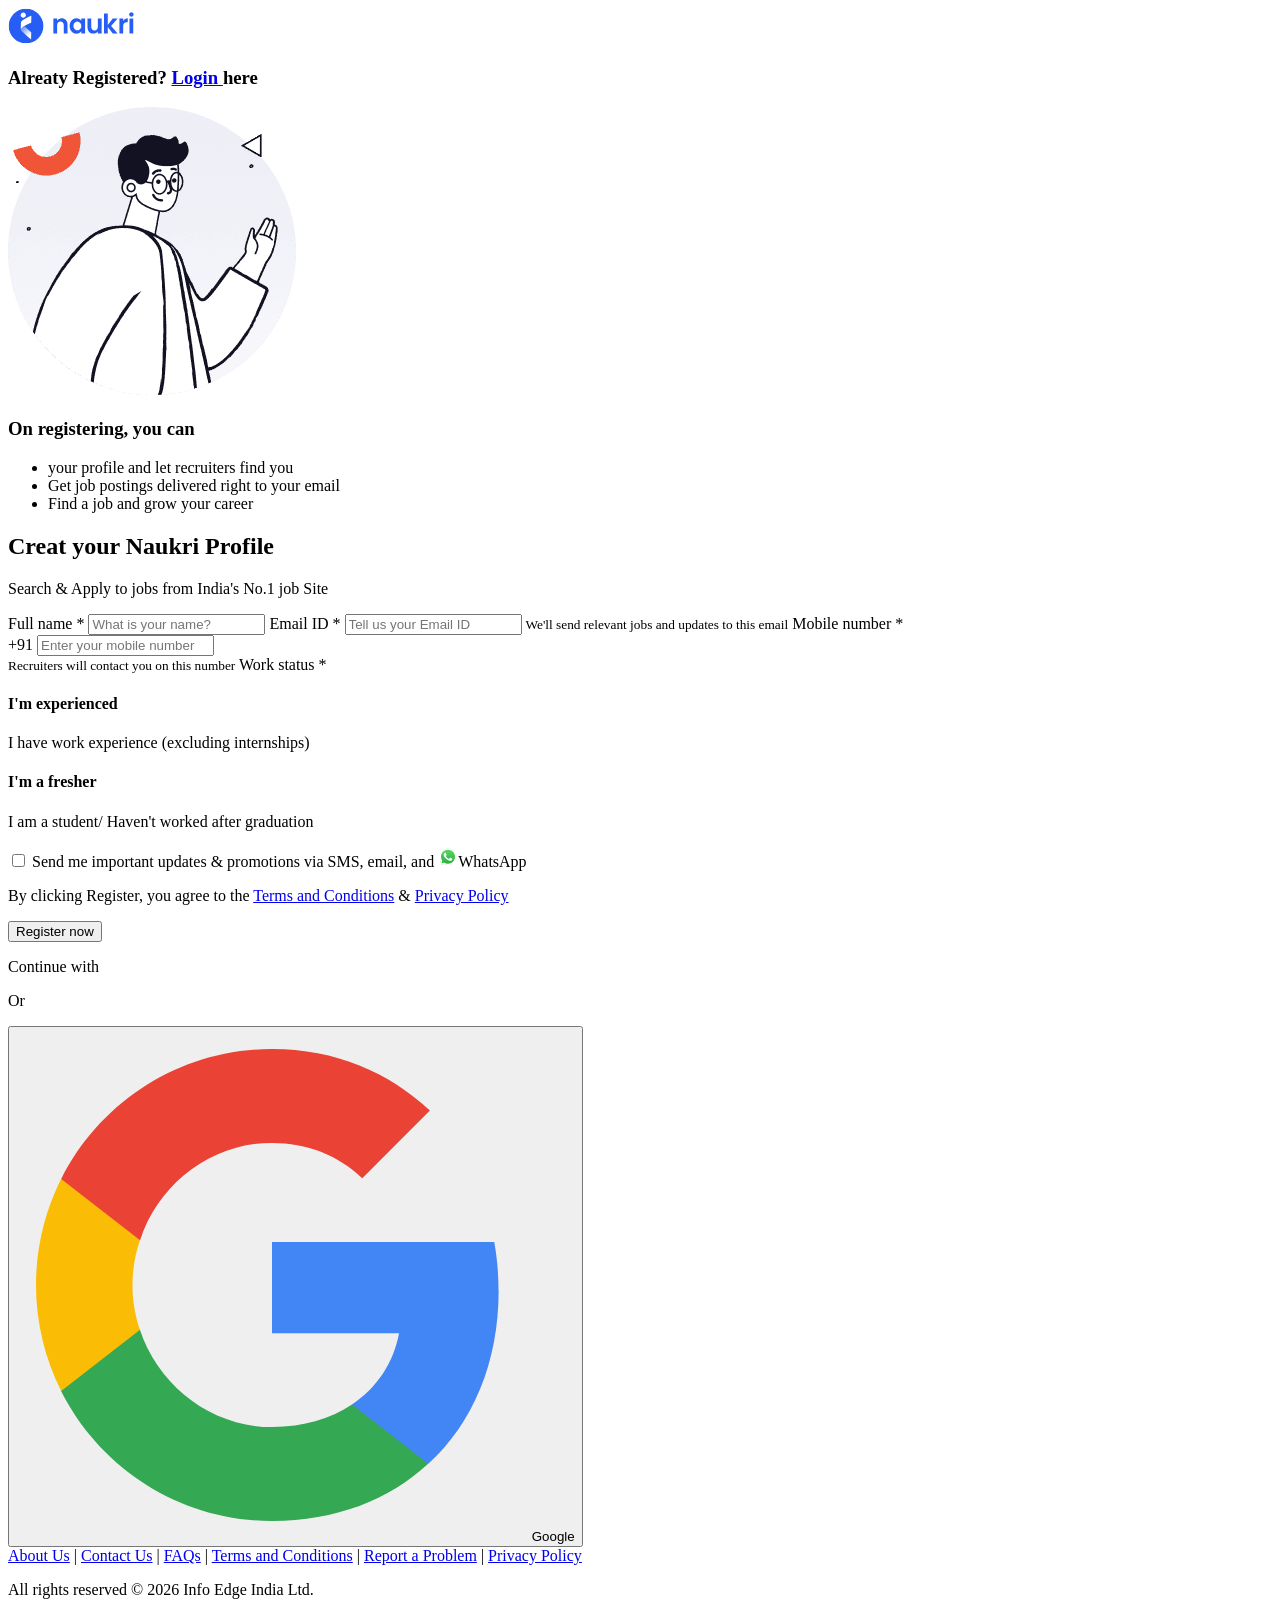
==== index.html @ 38c62aca "clone" ====
<!DOCTYPE html>
<html lang="en">
<head>
    <meta charset="UTF-8">
    <meta name="viewport" content="width=device-width, initial-scale=1.0">
    <title>Document</title>
  <link rel="stylesheet" href="login.css">
</head>
<body>
    <nav>
        <div>
          <a href="./hame_page/home_page.html"><img src="./image/naukriLogo.svg" alt="logo_image"></a>
        <!--  <h1>naukri</h1>-->
          <h3>Alreaty Registered?  <a href="#"> Login </a>  here</h3>
        </div>
    </nav>
    <div class="container">
         <div class="profile">
         <div class="illustration">
            <img src="./image/white-boy.a0d2814a.png" alt="user">
        </div>

        <h3>On registering, you can</h3>

        <ul>
            <li>your profile and let recruiters find you</li>
            <li> Get job postings delivered right to your email</li>
            <li>  Find a job and grow your career</li>
        </ul>
    </div>
      <div class="main">
        <div class="contant">
          <form action="#">
            <h2>Creat your Naukri Profile</h2>
            <p class="dline">Search & Apply to jobs from India's No.1 job Site</p>
         <label>Full name <span>*</span></label>
        <input type="text" placeholder="What is your name?">

        <label>Email ID <span>*</span></label>
        <input type="email"placeholder="Tell us your Email ID">

        <small>We'll send relevant jobs and updates to this email</small>
         <label>Mobile number <span>*</span></label>
        <div class="mobile-input">
            <span class="mobile_+">+91</span>
            <input type="text" placeholder=
            "Enter your mobile number">
        </div>
        <small>Recruiters will contact you on this number</small>

        <label>Work status <span>*</span></label> 
         <div class="status-box">
            <div class="card">
                <h4>I'm experienced</h4>
                <p>I have work experience (excluding internships)</p>
            </div>

            <div class="card">
                <h4>I'm a fresher</h4>
                <p>I am a student/ Haven't worked after graduation</p>
            </div>
        </div>
         <div class="checkbox">
            <input type="checkbox">
            <label>
                Send me important updates & promotions via SMS, email, and <img src="./image/whatsappicon.81b19a23.svg" alt="WhatsApp">WhatsApp
            </label>
        </div>

        <p class="terms">
            By clicking Register, you agree to the 
            <a href="#">Terms and Conditions</a> & 
            <a href="#">Privacy Policy</a>
        </p>

        <button class="register-btn">Register now</button>

    </div>  
        </form>
  
        <div class="sitecontant">
        <p>Continue with</p>
        <p class="or">Or</p>
        <a href="https://myaccount.google.com/"><button class="google-btn">
            <img src="./image/google-icon.9273ac87.svg">
            Google
        </button>
        </a>
        </div>
        </div>
        </div>
        <footer class="footer">
    <div class="footer-links">
        <a href="#">About Us</a>
        <span>|</span>
        <a href="#">Contact Us</a>
        <span>|</span>
        <a href="#">FAQs</a>
        <span>|</span>
        <a href="#">Terms and Conditions</a>
        <span>|</span>
        <a href="#">Report a Problem</a>
        <span>|</span>
        <a href="#">Privacy Policy</a>
    </div>

    <p class="copyright">
        All rights reserved © 2026 Info Edge India Ltd.
    </p>
</footer>

    
</body>
</html>
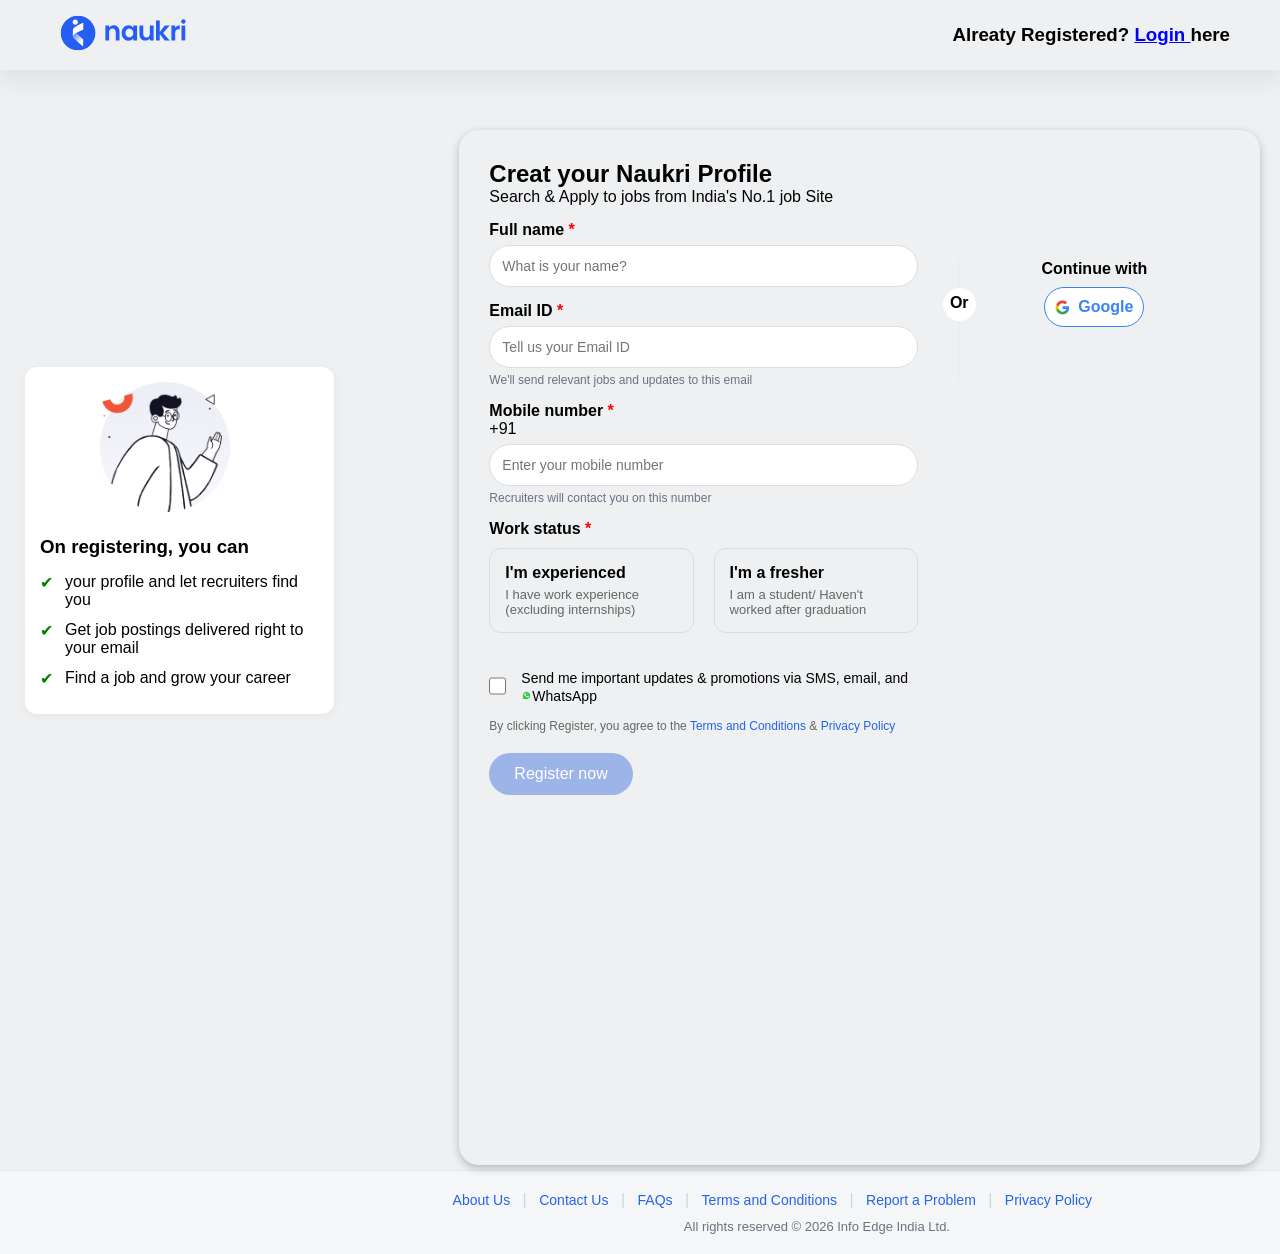
==== commit e816da6e: "Change stylesheet link from login.css to index.css" ====
--- a/index.html
+++ b/index.html
@@ -4,7 +4,7 @@
     <meta charset="UTF-8">
     <meta name="viewport" content="width=device-width, initial-scale=1.0">
     <title>Document</title>
-  <link rel="stylesheet" href="login.css">
+  <link rel="stylesheet" href="index.css">
 </head>
 <body>
     <nav>
@@ -111,4 +111,4 @@
 
     
 </body>
-</html>+</html>
--- a/index.css
+++ b/index.css
@@ -0,0 +1,323 @@
+*{
+margin: 0;
+padding: 0;
+box-sizing: border-box;
+font-family: 'Franklin Gothic Medium', 'Arial Narrow', Arial, sans-serif;
+}
+body{ background-color:  #eef0f2;
+
+}
+nav{
+    margin-top: 0;
+    margin-left: 0;
+    height: 70px;
+    width: 100%;
+}
+ nav > div{
+    width: 100%;
+    height: 100%;
+    display: flex;
+    justify-content:space-between;
+    align-items: center;
+    font-family:'Satoshi';
+    box-shadow:rgba(149, 157, 165, 0.2) 0px 8px 24px;
+}
+a{
+    color: blue;
+}
+img{
+    height: 45%;
+    margin-left: 60px;
+}
+h3{
+    margin-right: 50px;
+}
+.container{
+    width:100%;
+    height: 100vh;
+    box-sizing: border-box;
+    margin-top: 20px;
+    padding: 20px;
+    display: flex;
+    margin-bottom: 180px;
+}
+.main{
+    width: 85%;
+    height: 115vh;
+     box-sizing: border-box;
+    border-radius: 20px;
+     margin-top: 20px;
+    padding: 10px;
+    display: flex;
+    box-shadow: rgba(0, 0, 0, 0.24) 0px 3px 8px;
+    margin-left: 120px;
+}
+.contant{
+    width:60% ;
+    height: 100%;
+    padding:20PX ;
+}
+.sitecontant{
+    width: 25%;
+    height: 120PX;
+    margin:120px 20px ;
+    border-left:1px solid #e7e7f1;
+}
+.sitecontant p{
+    display: block;
+}
+
+.or {
+    color: #9ca3af;
+    color: var(--N500);
+    height: 33px;
+    width: 33px;
+    padding: 6px 6px;
+    border-radius: 50%;
+    background: #fff;
+    margin-left: -16px;
+    display:inline-block
+}
+
+/* Google Button */
+.google-btn {
+    padding: 10px 20px;
+    border-radius: 25px;
+    border: 1px solid #3b82f6;
+    background: white;
+    color: #3b82f6;
+    font-weight: bold;
+    cursor: pointer;
+    font-size: 16px;
+    display: inline-flex;
+    align-items: center;
+    justify-content: center;
+    position: relative;
+    bottom: 44px;
+    gap: 8px;
+    height: 40px;
+    width: 100px;
+}
+
+.google-btn:hover {
+    background: #f0f7ff;
+}
+.google-btn > img{
+    width:15px;
+    height: 15px;
+    margin: 0;
+}
+label {
+    display: block;
+    margin-top: 15px;
+    font-weight: 600;
+}
+
+label span {
+    color: red;
+}
+
+/* Inputs */
+input {
+    width: 100%;
+    padding: 12px;
+    margin-top: 6px;
+    border-radius: 25px;
+    border: 1px solid #ddd;
+    outline: none;
+    font-size: 14px;
+}
+
+input:focus {
+    border-color: #4f46e5;
+}
+
+/* Small text */
+small {
+    display: block;
+    color: #6b7280;
+    font-size: 12px;
+    margin-top: 5px;
+}
+.mobile_+{
+    position: absolute;
+}
+
+.sitecontant {
+    flex: 1;
+    text-align: center;
+}
+
+.sitecontant p {
+    margin-bottom: 10px;
+    font-weight: 600;
+}
+.status-box {
+    display: flex;
+    gap: 20px;
+    margin-top: 10px;
+}
+
+.card {
+    flex: 1;
+    border: 1px solid #ddd;
+    padding: 15px;
+    border-radius: 12px;
+    cursor: pointer;
+    transition: 0.3s;
+}
+.card:hover {
+    border-color: #4f46e5;
+    background: #f8f9ff;
+}
+
+.card h4 {
+    margin-bottom: 5px;
+}
+
+.card p {
+    font-size: 13px;
+    color: #666;
+}
+
+/* Checkbox */
+.checkbox {
+    display: flex;
+    align-items: center;
+    margin-top: 20px;
+}
+label >img{
+    margin: 0;
+    height: 11px;
+    width: 11px;
+}
+.checkbox label{
+    color: var(--N500);
+    font-size: 14px;
+    line-height: 18px;
+    margin-left: 5px;
+    font-weight: 500;
+    position: relative;
+    top: 1px;
+}
+
+.checkbox input {
+    margin-right: 10px;
+    margin-top: 15px;
+    height: 20px;
+    width: 20px;
+}
+
+.terms {
+    font-size: 12px;
+    color: #666;
+    margin-top: 15px;
+}
+
+.terms a {
+    color: #2563eb;
+    text-decoration: none;
+}
+
+/* Button */
+.register-btn {
+    margin-top: 20px;
+    padding: 12px 25px;
+    background: #9db4e8;
+    color: white;
+    border: none;
+    border-radius: 25px;
+    font-size: 16px;
+    cursor: pointer;
+}
+
+.register-btn:hover {
+    background: #7c9be0;
+}
+.profile {
+    width: 400px;
+    background: #fff;
+    padding: 15px;
+    border-radius: 12px;
+    margin:auto 5px;
+    z-index: -1;
+    box-shadow: 0 2px 10px rgba(0,0,0,0.05);
+     position: sticky;
+    top: 20px;
+    height: fit-content;
+    
+}
+
+.illustration {
+    margin-bottom: 20px;
+}
+
+.illustration img {
+    width: 130px;
+    height: 130px;
+
+}
+
+.profile h3 {
+    margin-bottom: 15px;
+}
+
+.profile ul {
+    list-style: none;
+}
+
+.profile li {
+    margin: 12px 0;
+    padding-left: 25px;
+    position: relative;
+    list-style: none;
+}
+
+.profile li::before {
+    content: "✔";
+    color: green;
+    position: absolute;
+    left: 0;
+}
+li img{
+    width: 20px;
+    height:20px;
+    border-radius:50% ;
+    margin-top: 10px;
+}
+.footer {
+    background: #f5f6f8;
+    padding: 20px 180px;
+    text-align: end;
+    border-top: 1px solid #e5e7eb;
+    display: block;
+
+}
+
+/* Links */
+.footer-links {
+    margin-bottom: 10px;
+}
+
+.footer-links a {
+    text-decoration: none;
+    color: #2563eb;
+    font-size: 14px;
+    margin: 0 8px;
+}
+
+.footer-links span {
+    color: #cbd5e1;
+}
+
+/* Hover effect */
+.footer-links a:hover {
+    text-decoration: underline;
+}
+
+/* Copyright */
+.copyright {
+    font-size: 13px;
+    color: #6b7280;
+    margin-right: 150px;
+}
